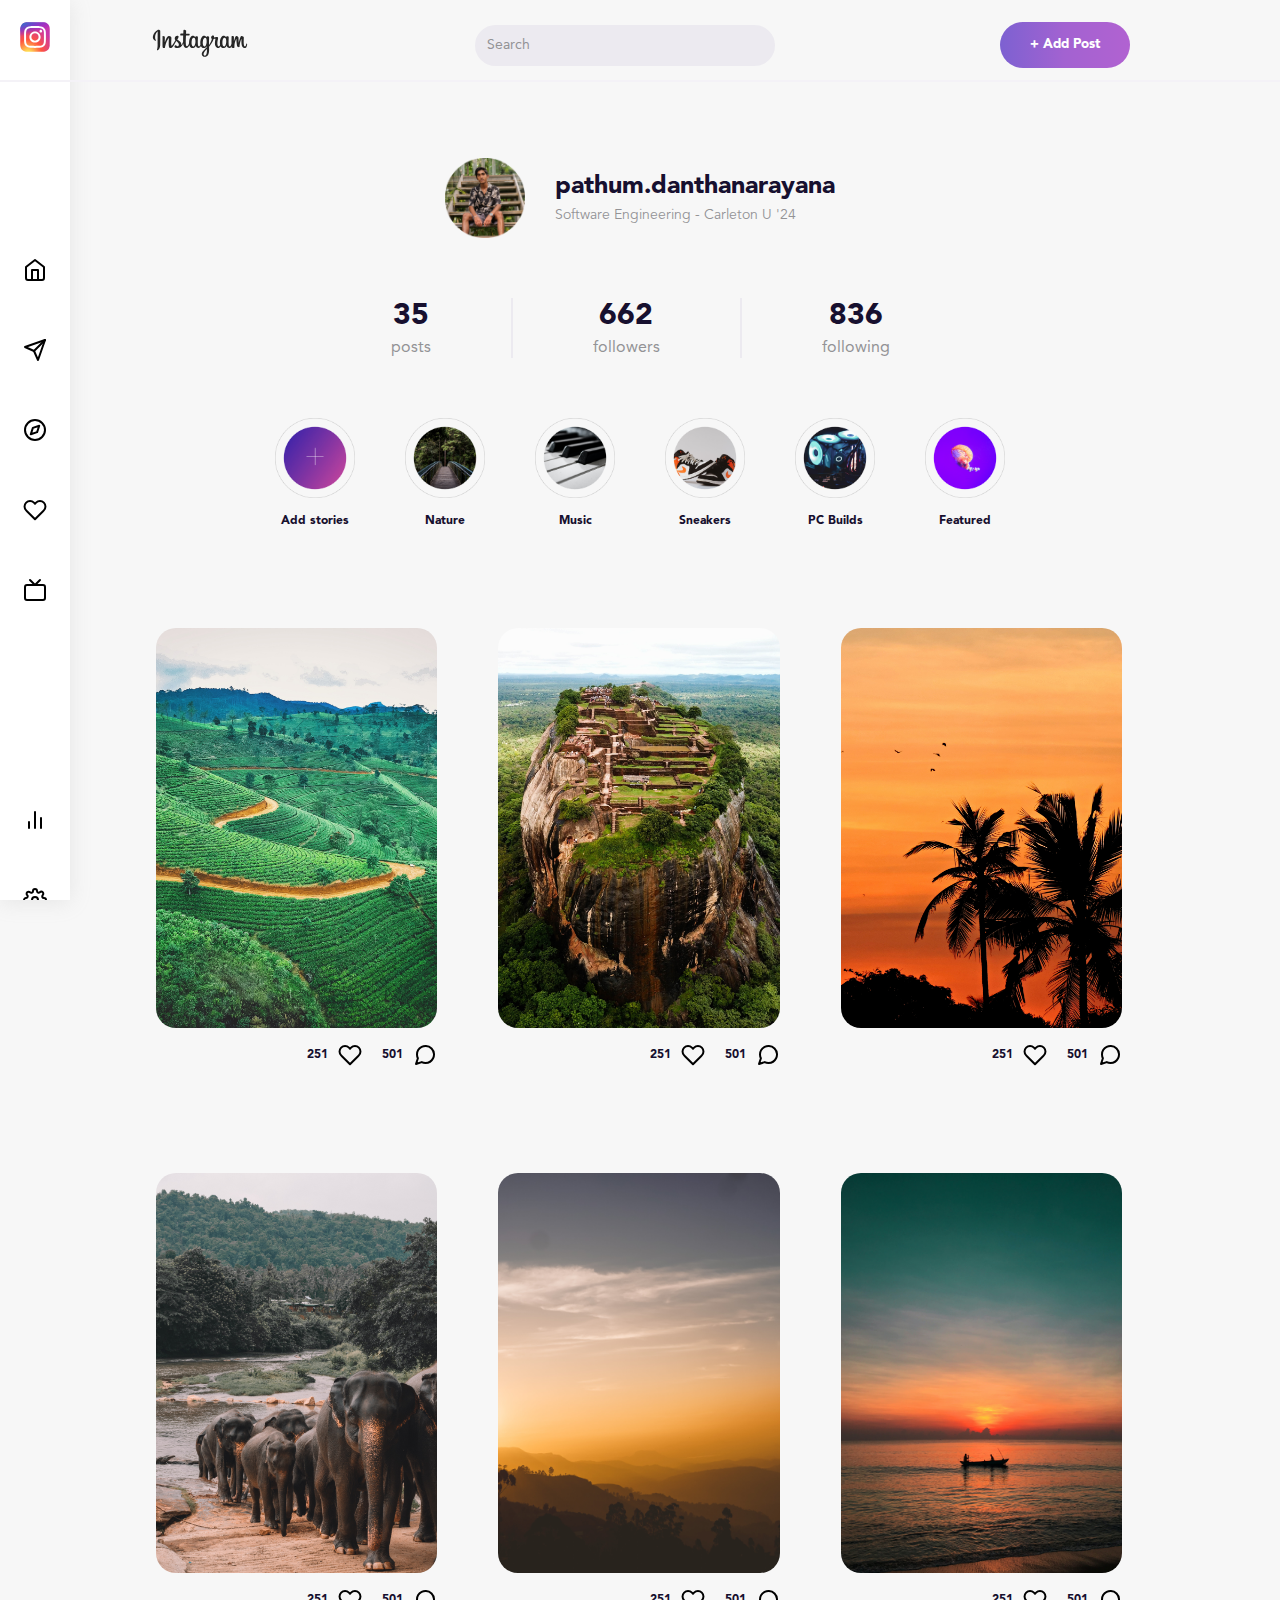
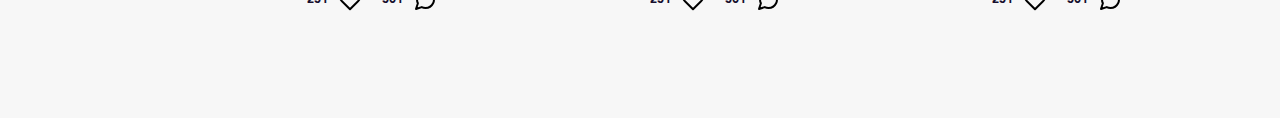
==== profile.html @ 75bb2c22 "Profile page update" ====
<!DOCTYPE html>
<html lang="en">
<head>
    <meta charset="UTF-8">
    <meta http-equiv="X-UA-Compatible" content="IE=edge">
    <meta name="viewport" content="width=device-width, initial-scale=1.0">
    <link rel="stylesheet" href="./css/profile.css">
    <title>Pathum Danthanarayana (@pathum.danthanarayana)</title>
</head>
<body>
    <!--Vertical Nav Bar-->
    <header>
        <div class="logo">
            <img src="./img/instagram_logo.svg" alt="ig-logo" draggable="false">
        </div>
        <div class="icon-container">
            <div class="main-icons">
                <svg class="icon" xmlns="http://www.w3.org/2000/svg" width="24" height="24" viewBox="0 0 24 24" fill="none" stroke="currentColor" stroke-width="2" stroke-linecap="round" stroke-linejoin="round" class="feather feather-home"><path d="M3 9l9-7 9 7v11a2 2 0 0 1-2 2H5a2 2 0 0 1-2-2z"></path><polyline points="9 22 9 12 15 12 15 22"></polyline></svg>
                <br>
                <svg class="icon" xmlns="http://www.w3.org/2000/svg" width="24" height="24" viewBox="0 0 24 24" fill="none" stroke="currentColor" stroke-width="2" stroke-linecap="round" stroke-linejoin="round" class="feather feather-send"><line x1="22" y1="2" x2="11" y2="13"></line><polygon points="22 2 15 22 11 13 2 9 22 2"></polygon></svg>
                <br>
                <svg class="icon" xmlns="http://www.w3.org/2000/svg" width="24" height="24" viewBox="0 0 24 24" fill="none" stroke="currentColor" stroke-width="2" stroke-linecap="round" stroke-linejoin="round" class="feather feather-compass"><circle cx="12" cy="12" r="10"></circle><polygon points="16.24 7.76 14.12 14.12 7.76 16.24 9.88 9.88 16.24 7.76"></polygon></svg>
                <br>
                <svg class="icon" xmlns="http://www.w3.org/2000/svg" width="24" height="24" viewBox="0 0 24 24" fill="none" stroke="currentColor" stroke-width="2" stroke-linecap="round" stroke-linejoin="round" class="feather feather-heart"><path d="M20.84 4.61a5.5 5.5 0 0 0-7.78 0L12 5.67l-1.06-1.06a5.5 5.5 0 0 0-7.78 7.78l1.06 1.06L12 21.23l7.78-7.78 1.06-1.06a5.5 5.5 0 0 0 0-7.78z"></path></svg>
                <br>
                <svg class="icon" xmlns="http://www.w3.org/2000/svg" width="24" height="24" viewBox="0 0 24 24" fill="none" stroke="currentColor" stroke-width="2" stroke-linecap="round" stroke-linejoin="round" class="feather feather-tv"><rect x="2" y="7" width="20" height="15" rx="2" ry="2"></rect><polyline points="17 2 12 7 7 2"></polyline></svg>
            </div>
            <div class="settings">
                <svg class="icon" xmlns="http://www.w3.org/2000/svg" width="24" height="24" viewBox="0 0 24 24" fill="none" stroke="currentColor" stroke-width="2" stroke-linecap="round" stroke-linejoin="round" class="feather feather-bar-chart-2"><line x1="18" y1="20" x2="18" y2="10"></line><line x1="12" y1="20" x2="12" y2="4"></line><line x1="6" y1="20" x2="6" y2="14"></line></svg>
                <br>
                <svg class="icon" xmlns="http://www.w3.org/2000/svg" width="24" height="24" viewBox="0 0 24 24" fill="none" stroke="currentColor" stroke-width="2" stroke-linecap="round" stroke-linejoin="round" class="feather feather-settings"><circle cx="12" cy="12" r="3"></circle><path d="M19.4 15a1.65 1.65 0 0 0 .33 1.82l.06.06a2 2 0 0 1 0 2.83 2 2 0 0 1-2.83 0l-.06-.06a1.65 1.65 0 0 0-1.82-.33 1.65 1.65 0 0 0-1 1.51V21a2 2 0 0 1-2 2 2 2 0 0 1-2-2v-.09A1.65 1.65 0 0 0 9 19.4a1.65 1.65 0 0 0-1.82.33l-.06.06a2 2 0 0 1-2.83 0 2 2 0 0 1 0-2.83l.06-.06a1.65 1.65 0 0 0 .33-1.82 1.65 1.65 0 0 0-1.51-1H3a2 2 0 0 1-2-2 2 2 0 0 1 2-2h.09A1.65 1.65 0 0 0 4.6 9a1.65 1.65 0 0 0-.33-1.82l-.06-.06a2 2 0 0 1 0-2.83 2 2 0 0 1 2.83 0l.06.06a1.65 1.65 0 0 0 1.82.33H9a1.65 1.65 0 0 0 1-1.51V3a2 2 0 0 1 2-2 2 2 0 0 1 2 2v.09a1.65 1.65 0 0 0 1 1.51 1.65 1.65 0 0 0 1.82-.33l.06-.06a2 2 0 0 1 2.83 0 2 2 0 0 1 0 2.83l-.06.06a1.65 1.65 0 0 0-.33 1.82V9a1.65 1.65 0 0 0 1.51 1H21a2 2 0 0 1 2 2 2 2 0 0 1-2 2h-.09a1.65 1.65 0 0 0-1.51 1z"></path></svg>
            </div>
        </div>
    </header>
    <!--Solid grey line-->
    <hr>
    <!--Horizontal Nav Bar-->
    <nav>
        <div class="image">
            <img src="./img/instagram_script.svg" alt="instagram-logo" draggable="false">
        </div>
        <div class="search-bar">
            <input class="text-search" type="text" placeholder="Search"/>
        </div>
            <button class="post-btn">+ Add Post</button>
    </nav>
    <!--Profile info-->
    <div class="profile-info">
        <div class="profile">
            <img src="./img/profile.png" alt="profile-picture">
        </div>
        <div class="name">
            <h1 class="text-lg fullname">pathum.danthanarayana</h1>
            <h2 class="text-md caption">Software Engineering - Carleton U '24</h2>
        </div>
    </div>
    <!--Profile Stats-->
    <div class="stats">
        <div class="post">
            <h1 class="text-lg post-count">35</h1>
            <h2 class="text-md posts">posts</h2>
        </div>
        <div class="vertical-line"></div>
        <div class="follower">
            <h1 class="text-lg follower-count">662</h1>
            <h2 class="text-md followers">followers</h2>
        </div>
        <div class="vertical-line"></div>
        <div class="follow">
            <h1 class="text-lg following-count">836</h1>
            <h2 class="text-md following">following</h2>
        </div>
    </div>
    <!--Instagram HighLights-->
    <div class="highlights">
        <div class="story">
            <img src="./img/add.png" alt="add-story">
            <h1 class="text-lg">Add stories</h1>
        </div>
        <div class="story">
            <img src="./img/nature.png" alt="nature">
            <h1 class="text-lg">Nature</h1>
        </div>
        <div class="story">
            <img src="./img/music.png" alt="music">
            <h1 class="text-lg">Music</h1>
        </div>
        <div class="story">
            <img src="./img/sneakers.png" alt="sneakers">
            <h1 class="text-lg">Sneakers</h1>
        </div>
        <div class="story">
            <img src="./img/pc.png" alt="pc-builds">
            <h1 class="text-lg">PC Builds</h1>
        </div>
        <div class="story">
            <img src="./img/featured.png" alt="featured">
            <h1 class="text-lg">Featured</h1>
        </div>
    </div>
    <!--Posts-->
    <div class="cen">
        <div class="post-container">
            <div class="post-image" style="background-image: url('../img/post1.jpg');"></div>
            <div class="post-stats">
                <h1 class="text-lg like">251</h1>
                <svg xmlns="http://www.w3.org/2000/svg" class="heart" width="24" height="24" viewBox="0 0 24 24" fill="none" stroke="currentColor" stroke-width="2" stroke-linecap="round" stroke-linejoin="round" class="feather feather-heart"><path d="M20.84 4.61a5.5 5.5 0 0 0-7.78 0L12 5.67l-1.06-1.06a5.5 5.5 0 0 0-7.78 7.78l1.06 1.06L12 21.23l7.78-7.78 1.06-1.06a5.5 5.5 0 0 0 0-7.78z"></path></svg>
                <h1 class="text-lg comment">501</h1>
                <svg xmlns="http://www.w3.org/2000/svg" class="comment" width="24" height="24" viewBox="0 0 24 24" fill="none" stroke="currentColor" stroke-width="2" stroke-linecap="round" stroke-linejoin="round" class="feather feather-message-circle"><path d="M21 11.5a8.38 8.38 0 0 1-.9 3.8 8.5 8.5 0 0 1-7.6 4.7 8.38 8.38 0 0 1-3.8-.9L3 21l1.9-5.7a8.38 8.38 0 0 1-.9-3.8 8.5 8.5 0 0 1 4.7-7.6 8.38 8.38 0 0 1 3.8-.9h.5a8.48 8.48 0 0 1 8 8v.5z"></path></svg>
            </div>
        </div>
        <div class="post-container">
            <div class="post-image" style="background-image: url('../img/post2.jpg');"></div>
            <div class="post-stats">
                <h1 class="text-lg like">251</h1>
                <svg xmlns="http://www.w3.org/2000/svg" class="heart" width="24" height="24" viewBox="0 0 24 24" fill="none" stroke="currentColor" stroke-width="2" stroke-linecap="round" stroke-linejoin="round" class="feather feather-heart"><path d="M20.84 4.61a5.5 5.5 0 0 0-7.78 0L12 5.67l-1.06-1.06a5.5 5.5 0 0 0-7.78 7.78l1.06 1.06L12 21.23l7.78-7.78 1.06-1.06a5.5 5.5 0 0 0 0-7.78z"></path></svg>
                <h1 class="text-lg comment">501</h1>
                <svg xmlns="http://www.w3.org/2000/svg" class="comment" width="24" height="24" viewBox="0 0 24 24" fill="none" stroke="currentColor" stroke-width="2" stroke-linecap="round" stroke-linejoin="round" class="feather feather-message-circle"><path d="M21 11.5a8.38 8.38 0 0 1-.9 3.8 8.5 8.5 0 0 1-7.6 4.7 8.38 8.38 0 0 1-3.8-.9L3 21l1.9-5.7a8.38 8.38 0 0 1-.9-3.8 8.5 8.5 0 0 1 4.7-7.6 8.38 8.38 0 0 1 3.8-.9h.5a8.48 8.48 0 0 1 8 8v.5z"></path></svg>
            </div>
        </div>
        <div class="post-container">
            <div class="post-image" style="background-image: url('../img/post3.jpg');"></div>
            <div class="post-stats">
                <h1 class="text-lg like">251</h1>
                <svg xmlns="http://www.w3.org/2000/svg" class="heart" width="24" height="24" viewBox="0 0 24 24" fill="none" stroke="currentColor" stroke-width="2" stroke-linecap="round" stroke-linejoin="round" class="feather feather-heart"><path d="M20.84 4.61a5.5 5.5 0 0 0-7.78 0L12 5.67l-1.06-1.06a5.5 5.5 0 0 0-7.78 7.78l1.06 1.06L12 21.23l7.78-7.78 1.06-1.06a5.5 5.5 0 0 0 0-7.78z"></path></svg>
                <h1 class="text-lg comment">501</h1>
                <svg xmlns="http://www.w3.org/2000/svg" class="comment" width="24" height="24" viewBox="0 0 24 24" fill="none" stroke="currentColor" stroke-width="2" stroke-linecap="round" stroke-linejoin="round" class="feather feather-message-circle"><path d="M21 11.5a8.38 8.38 0 0 1-.9 3.8 8.5 8.5 0 0 1-7.6 4.7 8.38 8.38 0 0 1-3.8-.9L3 21l1.9-5.7a8.38 8.38 0 0 1-.9-3.8 8.5 8.5 0 0 1 4.7-7.6 8.38 8.38 0 0 1 3.8-.9h.5a8.48 8.48 0 0 1 8 8v.5z"></path></svg>
            </div>
        </div>
        <div class="post-container">
            <div class="post-image" style="background-image: url('../img/post4.jpg');"></div>
            <div class="post-stats">
                <h1 class="text-lg like">251</h1>
                <svg xmlns="http://www.w3.org/2000/svg" class="heart" width="24" height="24" viewBox="0 0 24 24" fill="none" stroke="currentColor" stroke-width="2" stroke-linecap="round" stroke-linejoin="round" class="feather feather-heart"><path d="M20.84 4.61a5.5 5.5 0 0 0-7.78 0L12 5.67l-1.06-1.06a5.5 5.5 0 0 0-7.78 7.78l1.06 1.06L12 21.23l7.78-7.78 1.06-1.06a5.5 5.5 0 0 0 0-7.78z"></path></svg>
                <h1 class="text-lg comment">501</h1>
                <svg xmlns="http://www.w3.org/2000/svg" class="comment" width="24" height="24" viewBox="0 0 24 24" fill="none" stroke="currentColor" stroke-width="2" stroke-linecap="round" stroke-linejoin="round" class="feather feather-message-circle"><path d="M21 11.5a8.38 8.38 0 0 1-.9 3.8 8.5 8.5 0 0 1-7.6 4.7 8.38 8.38 0 0 1-3.8-.9L3 21l1.9-5.7a8.38 8.38 0 0 1-.9-3.8 8.5 8.5 0 0 1 4.7-7.6 8.38 8.38 0 0 1 3.8-.9h.5a8.48 8.48 0 0 1 8 8v.5z"></path></svg>
            </div>
        </div>
        <div class="post-container">
            <div class="post-image" style="background-image: url('../img/post5.jpg');"></div>
            <div class="post-stats">
                <h1 class="text-lg like">251</h1>
                <svg xmlns="http://www.w3.org/2000/svg" class="heart" width="24" height="24" viewBox="0 0 24 24" fill="none" stroke="currentColor" stroke-width="2" stroke-linecap="round" stroke-linejoin="round" class="feather feather-heart"><path d="M20.84 4.61a5.5 5.5 0 0 0-7.78 0L12 5.67l-1.06-1.06a5.5 5.5 0 0 0-7.78 7.78l1.06 1.06L12 21.23l7.78-7.78 1.06-1.06a5.5 5.5 0 0 0 0-7.78z"></path></svg>
                <h1 class="text-lg comment">501</h1>
                <svg xmlns="http://www.w3.org/2000/svg" class="comment" width="24" height="24" viewBox="0 0 24 24" fill="none" stroke="currentColor" stroke-width="2" stroke-linecap="round" stroke-linejoin="round" class="feather feather-message-circle"><path d="M21 11.5a8.38 8.38 0 0 1-.9 3.8 8.5 8.5 0 0 1-7.6 4.7 8.38 8.38 0 0 1-3.8-.9L3 21l1.9-5.7a8.38 8.38 0 0 1-.9-3.8 8.5 8.5 0 0 1 4.7-7.6 8.38 8.38 0 0 1 3.8-.9h.5a8.48 8.48 0 0 1 8 8v.5z"></path></svg>
            </div>
        </div>
        <div class="post-container">
            <div class="post-image" style="background-image: url('../img/post6.jpg');"></div>
            <div class="post-stats">
                <h1 class="text-lg like">251</h1>
                <svg xmlns="http://www.w3.org/2000/svg" class="heart" width="24" height="24" viewBox="0 0 24 24" fill="none" stroke="currentColor" stroke-width="2" stroke-linecap="round" stroke-linejoin="round" class="feather feather-heart"><path d="M20.84 4.61a5.5 5.5 0 0 0-7.78 0L12 5.67l-1.06-1.06a5.5 5.5 0 0 0-7.78 7.78l1.06 1.06L12 21.23l7.78-7.78 1.06-1.06a5.5 5.5 0 0 0 0-7.78z"></path></svg>
                <h1 class="text-lg comment">501</h1>
                <svg xmlns="http://www.w3.org/2000/svg" class="comment" width="24" height="24" viewBox="0 0 24 24" fill="none" stroke="currentColor" stroke-width="2" stroke-linecap="round" stroke-linejoin="round" class="feather feather-message-circle"><path d="M21 11.5a8.38 8.38 0 0 1-.9 3.8 8.5 8.5 0 0 1-7.6 4.7 8.38 8.38 0 0 1-3.8-.9L3 21l1.9-5.7a8.38 8.38 0 0 1-.9-3.8 8.5 8.5 0 0 1 4.7-7.6 8.38 8.38 0 0 1 3.8-.9h.5a8.48 8.48 0 0 1 8 8v.5z"></path></svg>
            </div>
        </div>
    </div>
</body>
</html>
---- css/profile.css ----
/* Fonts */
@font-face {
    font-family: "Avenir";
    src: url(../fonts/AvenirLTStd-Black.otf);
    font-weight: 300;
}

@font-face {
    font-family: "Avenir";
    src: url(../fonts/AvenirLTStd-Roman.otf);
    font-weight: 200;
}

@font-face {
    font-family: "Avenir";
    src: url(../fonts/AvenirLTStd-Book.otf);
    font-weight: 100;
}

/* Universal styling */
* {
    padding: 0;
    margin: 0;
    font-family: "Avenir";
    overflow-x: hidden;
    box-sizing: border-box;
}

body {
    background-color: #f7f7f7;
}

/* Pre-styles */

.text-lg {
    font-size: 50px;
    font-weight: 300;
    color: #17102f;
}

.text-md {
    font-size: 18px;
    font-weight: 200;
    color: #939396;
}

.text-search {
    font-size: 14px;
    font-weight: 200;
    color: #17102f;
}

.text-sm {
    font-size: 16px;
    font-weight: 100;
    color: #939396;
}

a {
    text-decoration: none;
    color: #675fd1;
    cursor: pointer;
}

button {
    width: 100%;
    background: rgb(125,97,209);
    background: linear-gradient(90deg, rgba(125,97,209,1) 0%, rgba(163,98,209,1) 50%, rgba(177,98,209,1) 100%);
    border: none;
    border-radius: 45px;
    padding: 10px 10px 10px 10px;
    padding: 15px;
    font-weight: 300;
    color: #fff;
    cursor: pointer;
    transition: all 0.3s ease-in-out;
}

button:hover {
    color: rgba(255, 255, 255, 1);
    box-shadow: 0 1.5px 20px rgba(180, 74, 255, 0.4);
    
}

/* Top Horizontal navigation */

input {
    font-family: "Avenir";
    outline: 0;
    background:#eceaf0;
    width: 100%;
    color: #17102f;
    border: 2px solid #eceaf0;
    border-radius: 30px;
    padding: 10px;
    margin: 0;
    box-sizing: border-box;
    font-size: 50px;
}

::placeholder { /* Chrome, Firefox, Opera, Safari 10.1+ */
    color: #939396;
    opacity: 1; /* Firefox */
    font-size: 14px;
}
  
  :-ms-input-placeholder { /* Internet Explorer 10-11 */
    color: #939396;
}
  
  ::-ms-input-placeholder { /* Microsoft Edge */
    color: #939396;
}

nav {
    display: flex;
    align-items: center;
    z-index: 3;
    padding: 22px 0 40px 0;
    justify-content: center;
    justify-content: space-between;
}

.image img {
    width: 100%;
    cursor: pointer;
}

.image {
    width: 100px;
    margin-left: 150px;
}

.search-bar {
    width: 300px;
}

.post-btn {
    width: 130px;
    margin-right: 150px;
}

/* Horizontal line */

hr {
    position: absolute;
    width: 100%;
    top: 80px;
    z-index: 2;
    border: 0.5px solid #f4f2f7;
}

/* Top Vertical navigation */

header {
    position: fixed;
    z-index: 1;
    top: 0;
    left: 0;
    width: 70px;
    height: 100vh;
    background-color: #fff;
    box-shadow: 0 1.5px 20px rgba(163, 163, 163, 0.2);
}

.logo img {
    width: 100%;
    cursor: pointer;
}

.logo {
    position: relative;
    width: 30px;
    margin: 0 auto;
    margin-top: 22px;
}

.main-icons svg, .settings svg {
    width: 100%;
    cursor: pointer;
}

.main-icons {
    margin-top: 200px;
}

.settings {
    margin-top: 150px;
}

.icon {
    margin-bottom: 50px;
}

.icon-container {
    position: relative;
    width: 70px;
    margin: 0 auto;
}

/* Profile info */

.profile-info {
    display: flex;
    align-items: center;
    justify-content: center;
    margin-top: 50px;
}
.profile img {
    height: 100%;
}

.profile {
    width: 80px;
    height: 80px;
    margin-right: 30px;
    overflow: hidden;
}

.fullname  {
    font-size: 25px;
}

.caption {
    background: none;
    margin-top: 5px;
    font-weight: 100;
    font-size: 14px;
}

/* Profile stats */

.stats {
    display: flex;
    width: 100%;
    gap: 80px;
    margin-top: 60px;
    justify-content: center;
    text-align: center;
}

.vertical-line {
    border-left: 2px solid #eceaf0;
    height: 60px;
}

.stats h1 {
    font-size: 30px;
}

.stats h2 {
    margin-top: 5px;
    font-size: 16px;
}

/* Instagram Highlights */

.highlights {
    display: flex;
    width: 100%;
    gap: 50px;
    margin-top: 60px;
    text-align: center;
    justify-content: center;
}

.story img {
    width: 80px;
    height: 80px;
    cursor: pointer;
}

.story h1 {
    margin-top: 10px;
    font-size: 12px;
}

/* Instagram Posts */

.cen {
    max-width: 80%;
    overflow: hidden;
    margin: 0 auto;
    margin-bottom: 100px;
}

.post-container {
    position: relative;
    display: inline-block;
    width: calc(100% / 3);
    margin: 0 -2px;
    margin-top: 100px;
    padding: 0px 30px 0px 30px;
    box-sizing: border-box;
}

.post-image {
    width: 100%;
    height: 400px;
    background-position: center;
    background-size: cover;
    border-radius: 20px;
    cursor: pointer;
    transition: all 0.3s ease-out;
}

.post-image:hover {
    box-shadow: 0 1.5px 40px rgba(163, 163, 163, 0.1);
}

.post-stats {
    width: 100%;
    display: flex;
    margin-top: 15px;
    align-items: center;
    justify-content: right;
}

.post-stats h1 {
    font-size: 12px;
    margin: 0px 10px 0px 10px;
}

.post-stats svg {
    cursor: pointer;
}

.heart {
    margin-right: 10px;
}

/* Media queries for features items (resizing for different viewports */
@media screen and (max-width: 900px) {

    .post-container {
        width: 50%;
    }
}

@media screen and (max-width: 500px) {

    .post-container {
        width: 100%;
    }
}

















/* Media Queries */

/*Mobile/Tablet*/

@media only screen and (min-width: 350px) and (max-width: 767px) {

    .search-bar {
        width: 200px;
    }

    .add-post {
        width: 110px;
    }

}

/*Tablet*/

  @media only screen and (min-width: 768px) and (max-width: 1029px) {

    

  }

/*Laptop*/

@media only screen and (min-width: 1030px) and (max-width: 1366px) {



  }
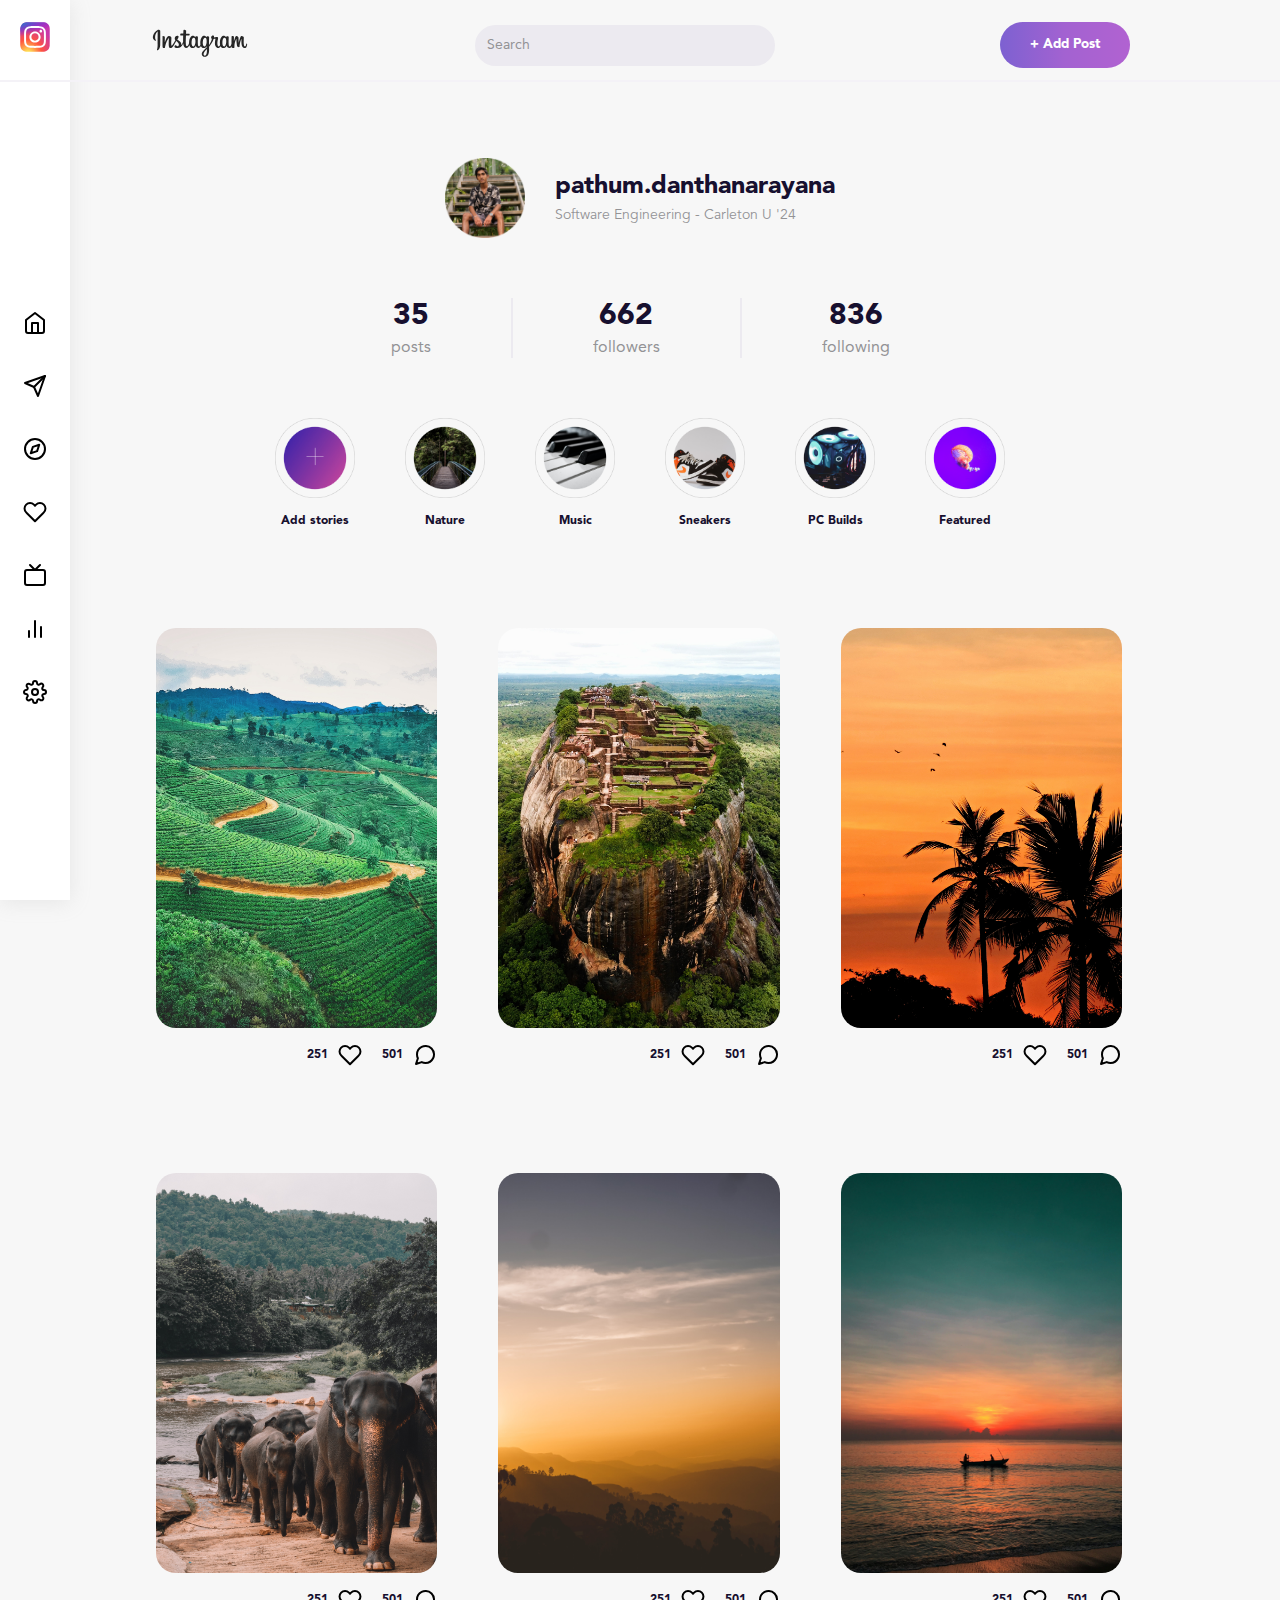
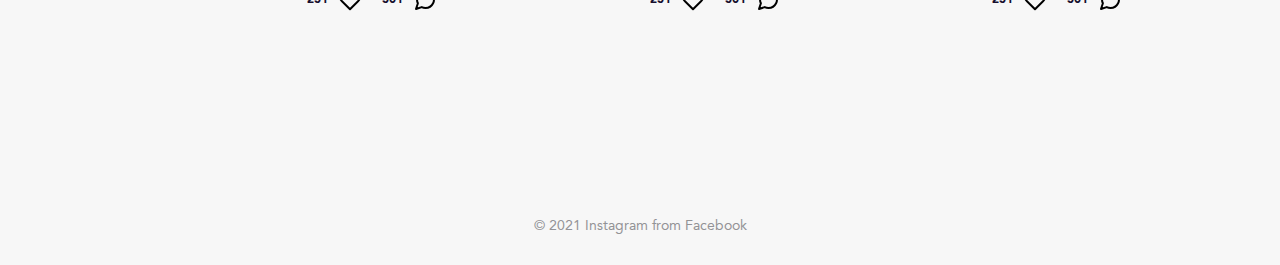
==== commit 81c233b6: "vertical navbar fix and login page footer fix" ====
--- a/profile.html
+++ b/profile.html
@@ -101,7 +101,7 @@
     <!--Posts-->
     <div class="cen">
         <div class="post-container">
-            <div class="post-image" style="background-image: url('../img/post1.jpg');"></div>
+            <div class="post-image" style="background-image: url('./img/post1.jpg');"></div>
             <div class="post-stats">
                 <h1 class="text-lg like">251</h1>
                 <svg xmlns="http://www.w3.org/2000/svg" class="heart" width="24" height="24" viewBox="0 0 24 24" fill="none" stroke="currentColor" stroke-width="2" stroke-linecap="round" stroke-linejoin="round" class="feather feather-heart"><path d="M20.84 4.61a5.5 5.5 0 0 0-7.78 0L12 5.67l-1.06-1.06a5.5 5.5 0 0 0-7.78 7.78l1.06 1.06L12 21.23l7.78-7.78 1.06-1.06a5.5 5.5 0 0 0 0-7.78z"></path></svg>
@@ -110,7 +110,7 @@
             </div>
         </div>
         <div class="post-container">
-            <div class="post-image" style="background-image: url('../img/post2.jpg');"></div>
+            <div class="post-image" style="background-image: url('./img/post2.jpg');"></div>
             <div class="post-stats">
                 <h1 class="text-lg like">251</h1>
                 <svg xmlns="http://www.w3.org/2000/svg" class="heart" width="24" height="24" viewBox="0 0 24 24" fill="none" stroke="currentColor" stroke-width="2" stroke-linecap="round" stroke-linejoin="round" class="feather feather-heart"><path d="M20.84 4.61a5.5 5.5 0 0 0-7.78 0L12 5.67l-1.06-1.06a5.5 5.5 0 0 0-7.78 7.78l1.06 1.06L12 21.23l7.78-7.78 1.06-1.06a5.5 5.5 0 0 0 0-7.78z"></path></svg>
@@ -119,7 +119,7 @@
             </div>
         </div>
         <div class="post-container">
-            <div class="post-image" style="background-image: url('../img/post3.jpg');"></div>
+            <div class="post-image" style="background-image: url('./img/post3.jpg');"></div>
             <div class="post-stats">
                 <h1 class="text-lg like">251</h1>
                 <svg xmlns="http://www.w3.org/2000/svg" class="heart" width="24" height="24" viewBox="0 0 24 24" fill="none" stroke="currentColor" stroke-width="2" stroke-linecap="round" stroke-linejoin="round" class="feather feather-heart"><path d="M20.84 4.61a5.5 5.5 0 0 0-7.78 0L12 5.67l-1.06-1.06a5.5 5.5 0 0 0-7.78 7.78l1.06 1.06L12 21.23l7.78-7.78 1.06-1.06a5.5 5.5 0 0 0 0-7.78z"></path></svg>
@@ -128,7 +128,7 @@
             </div>
         </div>
         <div class="post-container">
-            <div class="post-image" style="background-image: url('../img/post4.jpg');"></div>
+            <div class="post-image" style="background-image: url('./img/post4.jpg');"></div>
             <div class="post-stats">
                 <h1 class="text-lg like">251</h1>
                 <svg xmlns="http://www.w3.org/2000/svg" class="heart" width="24" height="24" viewBox="0 0 24 24" fill="none" stroke="currentColor" stroke-width="2" stroke-linecap="round" stroke-linejoin="round" class="feather feather-heart"><path d="M20.84 4.61a5.5 5.5 0 0 0-7.78 0L12 5.67l-1.06-1.06a5.5 5.5 0 0 0-7.78 7.78l1.06 1.06L12 21.23l7.78-7.78 1.06-1.06a5.5 5.5 0 0 0 0-7.78z"></path></svg>
@@ -137,7 +137,7 @@
             </div>
         </div>
         <div class="post-container">
-            <div class="post-image" style="background-image: url('../img/post5.jpg');"></div>
+            <div class="post-image" style="background-image: url('./img/post5.jpg');"></div>
             <div class="post-stats">
                 <h1 class="text-lg like">251</h1>
                 <svg xmlns="http://www.w3.org/2000/svg" class="heart" width="24" height="24" viewBox="0 0 24 24" fill="none" stroke="currentColor" stroke-width="2" stroke-linecap="round" stroke-linejoin="round" class="feather feather-heart"><path d="M20.84 4.61a5.5 5.5 0 0 0-7.78 0L12 5.67l-1.06-1.06a5.5 5.5 0 0 0-7.78 7.78l1.06 1.06L12 21.23l7.78-7.78 1.06-1.06a5.5 5.5 0 0 0 0-7.78z"></path></svg>
@@ -146,7 +146,7 @@
             </div>
         </div>
         <div class="post-container">
-            <div class="post-image" style="background-image: url('../img/post6.jpg');"></div>
+            <div class="post-image" style="background-image: url('./img/post6.jpg');"></div>
             <div class="post-stats">
                 <h1 class="text-lg like">251</h1>
                 <svg xmlns="http://www.w3.org/2000/svg" class="heart" width="24" height="24" viewBox="0 0 24 24" fill="none" stroke="currentColor" stroke-width="2" stroke-linecap="round" stroke-linejoin="round" class="feather feather-heart"><path d="M20.84 4.61a5.5 5.5 0 0 0-7.78 0L12 5.67l-1.06-1.06a5.5 5.5 0 0 0-7.78 7.78l1.06 1.06L12 21.23l7.78-7.78 1.06-1.06a5.5 5.5 0 0 0 0-7.78z"></path></svg>
@@ -155,5 +155,9 @@
             </div>
         </div>
     </div>
+    <!--Footer-->
+    <footer>
+        <h2 class="text-md footer-text">© 2021 Instagram from Facebook</h2>
+    </footer>
 </body>
 </html>--- a/css/profile.css
+++ b/css/profile.css
@@ -158,9 +158,10 @@
     top: 0;
     left: 0;
     width: 70px;
-    height: 100vh;
+    height: 100%;
     background-color: #fff;
     box-shadow: 0 1.5px 20px rgba(163, 163, 163, 0.2);
+    overflow-y: hidden;
 }
 
 .logo img {
@@ -181,21 +182,32 @@
 }
 
 .main-icons {
-    margin-top: 200px;
+    display: flex;
+    flex-direction: column;
+    align-items: center;
+    justify-content: center;
+    gap: 10px;
+    overflow-y: hidden;
 }
 
 .settings {
-    margin-top: 150px;
-}
-
-.icon {
-    margin-bottom: 50px;
+    display: flex;
+    flex-direction: column;
+    align-items: center;
+    justify-content: center;
+    gap: 10px;
+    overflow-y: hidden;
 }
 
 .icon-container {
-    position: relative;
-    width: 70px;
-    margin: 0 auto;
+    width: 100%;
+    height: 100vh;
+    display: flex;
+    flex-direction: column;
+    align-items: center;
+    justify-content: center;
+    gap: 30px;
+    overflow-y: hidden;
 }
 
 /* Profile info */
@@ -329,6 +341,18 @@
     margin-right: 10px;
 }
 
+/* Footer */
+
+footer {
+    width: 100%;
+    text-align: center;
+    padding-top: 100px;
+    margin-bottom: 30px;
+}
+
+.footer-text {
+    font-size: 14px;
+}
 /* Media queries for features items (resizing for different viewports */
 @media screen and (max-width: 900px) {
 
@@ -344,22 +368,6 @@
     }
 }
 
-
-
-
-
-
-
-
-
-
-
-
-
-
-
-
-
 /* Media Queries */
 
 /*Mobile/Tablet*/
